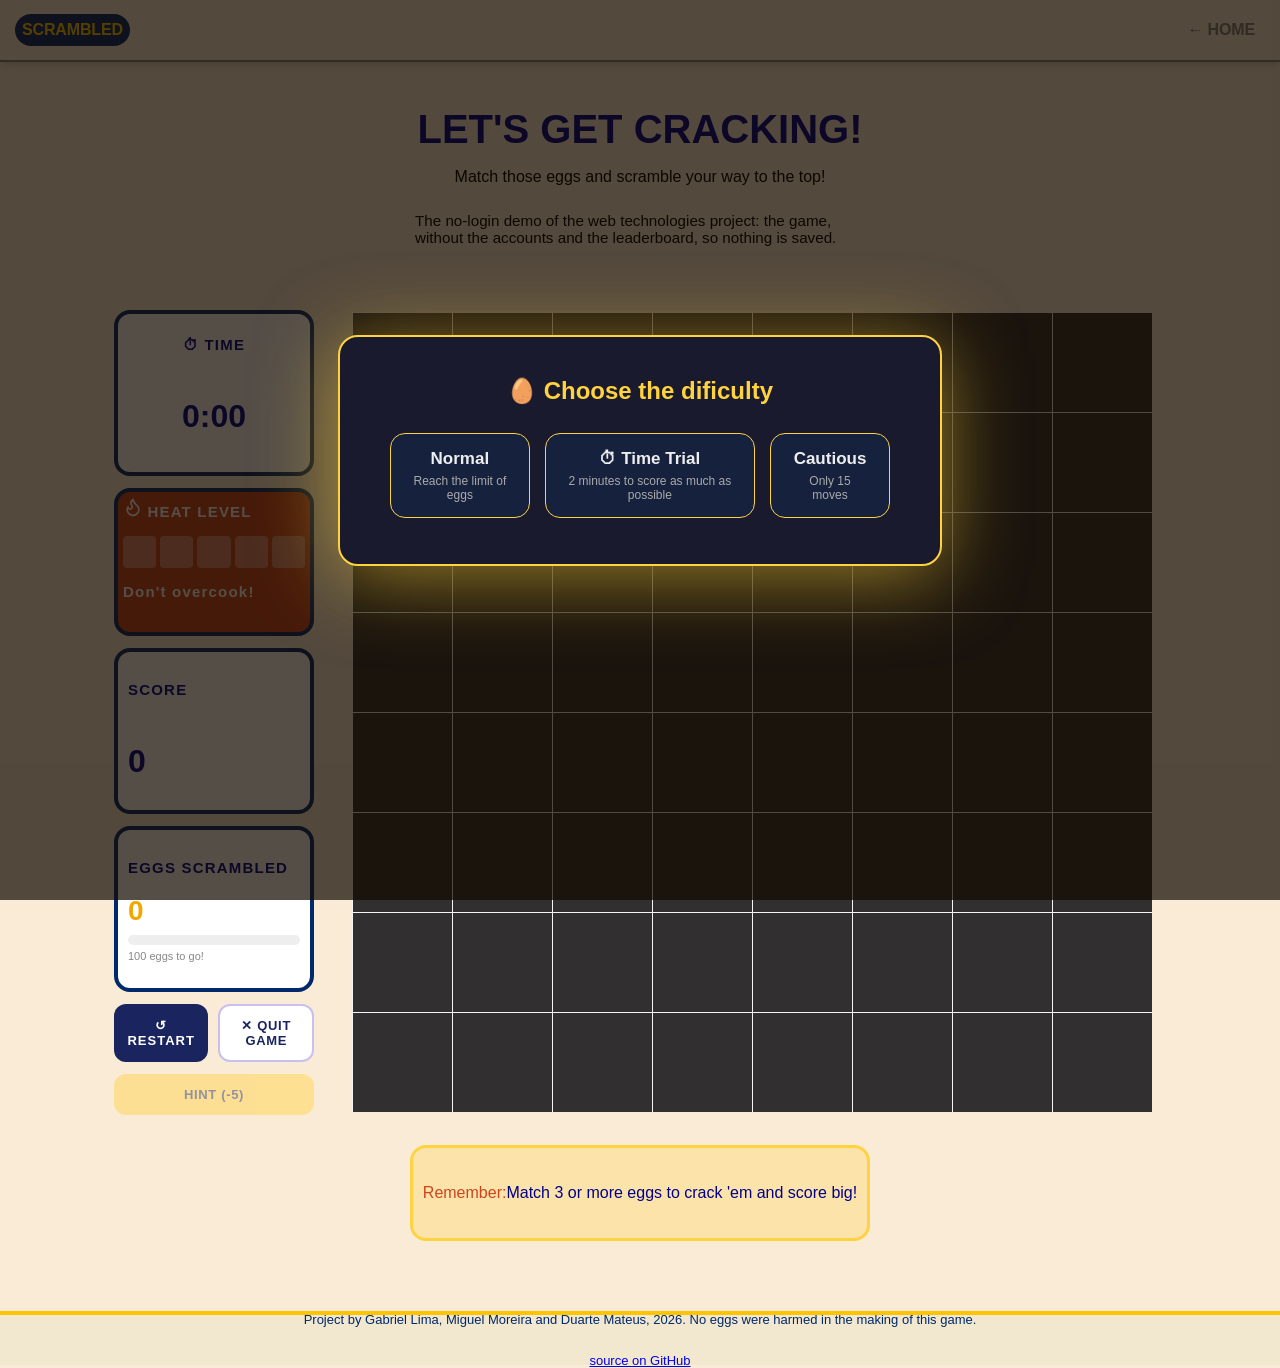
==== game/index.html @ 61e91d33 "Demo game: English end screen, EXIT to the site homepage, HOME link" ====
<!-- Grupo: 27 — Gabriel Lima, Miguel Moreira, Duarte Mateus.
     Standalone demo: no accounts, no leaderboard, no history.
     Original project: https://github.com/duartecmateus/Proj_IWT -->
<!DOCTYPE html>
<html lang="pt-PT">
<head>
    <meta charset="UTF-8">
    <meta name="viewport" content="width=device-width, initial-scale=1.0">
    <title>SCRAMBLED — play</title>
    <link rel="stylesheet" href="CSS/general.css">
    <link rel="stylesheet" href="CSS/Game_style.css">
    <link rel="stylesheet" href="CSS/game_animations.css">
    <script type="module" src="JavaScript/comportement.js"></script>
</head>
<body>
    <header>
        <p> SCRAMBLED</p>
        <nav>
            <a href="../">&larr; HOME</a>
        </nav>
    </header>

    <main>

        <div id="description">
            <h1 class="darkblue">LET'S GET CRACKING!</h1>
            <p>Match those eggs and scramble your way to the top!</p>
            <p style="font-size:.95rem;max-width:60ch;margin:10px auto 0">The no-login demo of the web technologies project: the game, without the accounts and the leaderboard, so nothing is saved.</p>
        </div>

        <section id="game_layout">
            <div id="side_info">
                <div id="timer-container" class="container bold darkblue">
                    <p class="label">&#9201; TIME</p>
                    <p class="value">0:00</p>
                </div>

                <div id="heat-container" class="container">
                    <div class="bold white">
                        <svg xmlns="http://www.w3.org/2000/svg" width="20" height="20" viewBox="0 0 20 20" fill="none">
                            <path d="M7.08366 12.0833C7.63619 12.0833 8.1661 11.8638 8.5568 11.4731C8.9475 11.0824 9.16699 10.5525 9.16699 10C9.16699 8.85 8.75033 8.33333 8.33366 7.5C7.44033 5.71417 8.14699 4.12167 10.0003 2.5C10.417 4.58333 11.667 6.58333 13.3337 7.91667C15.0003 9.25 15.8337 10.8333 15.8337 12.5C15.8337 13.266 15.6828 14.0246 15.3896 14.7323C15.0965 15.4401 14.6668 16.0831 14.1251 16.6248C13.5834 17.1665 12.9404 17.5961 12.2326 17.8893C11.5249 18.1824 10.7664 18.3333 10.0003 18.3333C9.23428 18.3333 8.47574 18.1824 7.76801 17.8893C7.06027 17.5961 6.41721 17.1665 5.87554 16.6248C5.33386 16.0831 4.90418 15.4401 4.61103 14.7323C4.31788 14.0246 4.16699 13.266 4.16699 12.5C4.16699 11.5392 4.52783 10.5883 5.00033 10C5.00033 10.5525 5.21982 11.0824 5.61052 11.4731C6.00122 11.8638 6.53112 12.0833 7.08366 12.0833Z" stroke="white" stroke-width="1.66667" stroke-linecap="round" stroke-linejoin="round"/>
                        </svg>
                        <span class="label">HEAT LEVEL</span>
                    </div>
                    <div id="heat-meter">
                        <span class="heat_bar_seg off"></span>
                        <span class="heat_bar_seg off"></span>
                        <span class="heat_bar_seg off"></span>
                        <span class="heat_bar_seg off"></span>
                        <span class="heat_bar_seg off"></span>
                    </div>
                    <span class="white label"> Don't overcook!</span>
                </div>

                <div id="score-container" class="container darkblue bold">
                    <p class="label">SCORE</p>
                    <p class="value" id="score">0</p>
                </div>

                <div id="eggs_card" class="container">
                    <p class="darkblue bold label">EGGS SCRAMBLED</p>
                    <div class="eggs_count">
                        <span class="big" id="eggsCount">0</span>
                    </div>
                    <div class="eggs_bar_bg">
                        <div class="eggs_bar_fill" id="eggsBar"></div>
                    </div>
                    <div class="hint" id="eggsHint">100 eggs to go!</div>
                </div>

                <div id="btn-container">
                    <button id="btn_restart" onclick="window.location.href='./index.html'">&#8634; RESTART</button>
                    <button id="btn_quit" onclick="window.location.href='../'">&#10005; QUIT GAME</button>
                </div>
                <button id="btn_hint" disabled class="hint-cooldown">HINT (-5)</button>
            </div>

            <div class="game-board">
                <div class="game_grid">
                    <div class="pieces">
                    </div>
                </div>
            </div>
        </section>

        <section class="tip">
            <div id="Tip_container">
                <span id="tip" class="orange">Remember:</span>
                <span class="darkblue">Match 3 or more eggs to crack 'em and score big!</span>
            </div>
        </section>

    </main>

    <footer>
        <p>Project by Gabriel Lima, Miguel Moreira and Duarte Mateus, 2026. No eggs were harmed in the making of this game.</p>
        <p><a href="https://github.com/duartecmateus/Proj_IWT">source on GitHub</a></p>
    </footer>

</body>
</html>
---- game/CSS/general.css ----
/* Grupo: 27, Número: 62796, Nome: Gabriel Lima, PL: 21 */
/* Grupo: 27, Número: 59712, Nome: Miguel Moreira, PL: 21 */
/* Grupo: 27, Número: 62019, Nome: Duarte Matheus, PL: 21  */
 body{
  background-color: antiquewhite;
  margin: 0px;
  font-family: sans-serif;
  /*line-height: 1.6; séra que metemos?????*/ 
 }

 main {
    padding-top: 20px; 
 }


/*-----------------HEADER--------------------*/
 header {
  background: antiquewhite;
  position: fixed;
  z-index: 5;
  top: 0px;
  left: 0;
  right: 0;
  display: flex;
  justify-content: center;
  align-items: center;
  padding: 15px;
  height: 30px;
  border-bottom: 2px solid gray;
  box-shadow: 0 4px 6px -1px rgba(0, 0, 0, 0.10), 0 2px 4px -2px rgba(0, 0, 0, 0.10);
  font-weight: 700;
  letter-spacing: -0.15px;
 }

 header > nav {
  margin-left: auto;
 }

 header p{
    color: #FDC500 !important;     /*MUDAR A COR PARA ALGO COM MAIS CONTRAST*/
    border: 2px solid #00296B;
    background-color: #00296B;
    border-radius: 20px;
    padding: 5px;
    
 }

  header a{
  text-decoration: none;
  color: gray;
  padding: 5px 10px;

 }
 header nav a:hover {
  color: #FDC500;
 }

 header nav a:active {
   color: #00296B;
 }

 .right_side{
  font-size: 50%;
 }
   /*-----------------Footer--------------------*/

 footer{
  display: flex;
  flex-direction: column;
  justify-content: center;
  align-items: center; 
  height: 50px;
  color: #00296B;
  border-top: 4px solid #FDC500;
  background: #F2E8CF;
  font-size: small;
}


* {
  font-family: sans-serif;
  margin-left: 0px;
  margin-right: 0px;
}


@media screen and (max-width: 400px) {
  header {
    font-size: small;
  }
  header a{
    padding: 5px 3px;
  }
}
---- game/CSS/Game_style.css ----
/* Grupo: 27, Número: 62796, Nome: Gabriel Lima, PL: 21 */
/* Grupo: 27, Número: 59712, Nome: Miguel Moreira, PL: 21 */
/* Grupo: 27, Número: 62019, Nome: Duarte Matheus, PL: 21  */
main{
  background: antiquewhite;
  margin-top: 30px;
  padding-top: 50px;
  padding-bottom: 20px;
  height: 100%;
  display: flex;
  flex-direction: column;
  justify-content: center;
  align-items: center;
}

#description {
  width: 450px;
  display: flex;
  flex-direction: column;
  align-items: center;
  justify-content: center;
  margin-bottom: 40px;
}

h1 {
  font-size: 40px;
  text-align: center;
  margin-bottom: 0;
}

.darkblue {
  color: darkblue;
}

.orange{
  color: #CC4520;
}

.white{
  color: #FFF;
}

.bold {
  font-weight: bold;
}

/* .............. GAME LAYOUT ................*/

#game_layout{
  display: flex;
  width: 100%;
  max-width: 1100px;
  padding: 24px 24px 0 24px;
  align-items: center;
  justify-content: center;
  gap: 24px;
  box-sizing: border-box;
}

#side_info {
  display: flex;
  flex-direction: column;
  gap: 12px;
  width: 200px;
  flex-shrink: 0;
}

.label {
  font-size: 15px;
  font-weight: 700;
  letter-spacing: 0.08em;
}

.value {
  font-size: 32px;
  font-weight: 800;
  line-height: 1;
}

.container {
  display: flex;
  flex-direction: column;
  height: 130px;
  border-radius: 16px;
  border: 4px solid #00296B;
  padding: 14px 10px;
}

#timer-container {
  justify-content: center;
  align-items: center;
  background: #FFF;
}

/* Heat Level */
#heat-container {
  padding: 5px;
  display: flex;
  flex-direction: column;
  background-color: #CC4520;
  gap: 15px;
}

#heat-meter{
  display: flex;
  width: 100%;
  height: 32px;
  align-items: flex-start;
  gap: 4px;
}

.heat_bar_seg{
  flex: 1;
  height: 32px;
  border-radius: 4px;
}

.on{
  background-color: #FFF;
}

.off{
  background-color: #ffffff56;
}

/* Score */
#score-container{
  background: #fff;
}

#counter-container{
  background: #fff;
}

/* Eggs Scrambled */
#eggs_card {
  background-color: #FFF;
}

.eggs_count {
  display: flex;
  align-items: baseline;
  gap: 4px;
  margin: 4px 0 8px;
}

.big {
  font-size: 28px;
  font-weight: 800;
  color: #f0a800;
}

.total {
  font-size: 16px;
  color: #aaa;
}

.eggs_bar_bg {
  height: 10px;
  background: #eee;
  border-radius: 99px;
  overflow: hidden;
}

.eggs_bar_fill {
  height: 100%;
  width: 0%;
  background: #f0a800;
  border-radius: 99px;
  transition: width 0.3s ease;
}

.hint {
  font-size: 11px;
  color: #888;
  margin-top: 5px;
}

#btn-container{
  width: 100%;
  display: flex;
  justify-content: center;
  grid-gap: 10px;
}

/* Botões */
#btn_restart {
  background: #1a2560;
  color: #fff;
  border: none;
  border-radius: 12px;
  padding: 13px;
  width: 100%;
  font-size: 13px;
  font-weight: 700;
  letter-spacing: 1px;
  cursor: pointer;
  display: flex;
  align-items: center;
  justify-content: center;
}

#btn_restart:hover {
  background: #263080;
}

#btn_hint {
    background: #FFD23F;
    color: #1a2560;
    border: none;
    border-radius: 12px;
    padding: 13px;
    width: 100%;
    font-size: 13px;
    font-weight: 700;
    letter-spacing: 0.05em;
    cursor: pointer;
    display: flex;
    align-items: center;
    justify-content: center;
    gap: 6px;
    transition: opacity 0.3s ease, background 0.15s;
}

#btn_hint:hover:not(:disabled) {
  background: #f0c000;
}

#btn_hint.hint-cooldown {
    opacity: 0.45;
    cursor: not-allowed;
}

#btn_quit {
  background: #fff;
  color: #1a2560;
  border: 2px solid #c8c0f0;
  border-radius: 12px;
  padding: 12px;
  width: 100%;
  font-size: 13px;
  font-weight: 700;
  letter-spacing: 0.05em;
  cursor: pointer;
  display: flex;
  align-items: center;
  justify-content: center;
  gap: 8px;
  transition: background 0.15s;
}
 
#btn_quit:hover {
  background: #f0eeff;
}

/* ══════════════════════════════════════════════
   ÁREA DO JOGO — TABULEIRO DINÂMICO
*/

.game-board {
  width: 100%;
  display: flex;
  justify-content: center;
}

.game_grid {
  /* Valor por omissão; JS sobrepõe com setProperty */
  --grid-size: 8;

  width: min(800px, 98vw);
  aspect-ratio: 1 / 1;
  margin: auto;
  background-color: rgb(49, 47, 47);
  background-image:
    linear-gradient(to right, whitesmoke 1px, transparent 1px),
    linear-gradient(to bottom, whitesmoke 1px, transparent 1px);

  /* Linhas da grelha de fundo ajustam-se automaticamente */
  background-size:
    calc(100% / (var(--grid-size))) calc(100% / var(--grid-size));

 
}

/* Grelha de peças — herda --grid-size do pai .game_grid */
.pieces {
  display: grid;
  grid-template-columns: repeat(var(--grid-size), 1fr);
  grid-template-rows:    repeat(var(--grid-size), 1fr);
  width: 100%;
  height: 100%;
}

.game_grid img {
  width: 100%;
  aspect-ratio: 1 / 1;
}

#Tip_container {
  height: 70px;
  display: flex;
  justify-content: center;
  align-items: center;
  padding: 10px;
  margin-top: 30px;
  margin-bottom: 50px;
  border-radius: 16px;
  border: 3px solid #FFD23F;
  background: rgba(255, 210, 63, 0.30);
}

#background-music {
  display: none;
}

@media screen and (max-width: 1100px) {
  #game_layout{
    flex-direction: column;
    width: 90%;
    align-items: center;
    justify-content: center;
    gap: 20px;
  }

  #side_info{
    display: flex;
    flex-direction: row;
    justify-content: center;
    gap: 10px;
    width: 80%;

  }

  .container {
    padding: 10px;
    height: auto;
  }

  .label {
    font-size: 13px;
  }

  .value {
    font-size: 20px;
  }
  
  #btn_restart,
  #btn_hint,
  #btn_quit {
    font-size: 10px;
    width: 100px;
  }

  #heat-meter {
    width: 100%;
    justify-content: center;
  }

  .heat_bar_seg {
    width: 27px;
  }

  #Tip_container {
    margin-top: 100px;
  }
}

@media screen and (max-width: 786px) {
  #description {
    width: min(450px, 92%);
  }

  #side_info{
    width: 95%;
    display: grid;
    grid-template-columns: 1fr 1fr 1fr;
  }

  .game_grid {
    width: min(800px, 95vw);
  }
  .container {
    height: auto;
  }
  .label {
    font-size: 14px;
  }

  .value {
    font-size: 25px;
  }
}

@media screen and (max-width: 600px) {
  #side_info {
    grid-template-columns: 1fr 1fr;
  }
}

@media screen and (max-width: 400px) {
  .rank-number {
    font-size: 15px;
  }

  .avatar {
    font-size: 15px;
  }

  .player-name {
    font-size: 10px;
  }

  .world-score {
    font-size: 10px;
  }

  #side_info {
    grid-template-columns: 1fr;
  }

  #Tip_container {
    height: auto;
    flex-direction: column;
    text-align: center;
    gap: 6px;
  }
}
---- game/CSS/game_animations.css ----
/* Grupo: 27, Número: 62796, Nome: Gabriel Lima, PL: 21 */
/* Grupo: 27, Número: 59712, Nome: Miguel Moreira, PL: 21 */
/* Grupo: 27, Número: 62019, Nome: Duarte Matheus, PL: 21  */

/* ── CÉLULAS DA GRELHA ───────────────────────────── */

/* Cada célula ocupa 1 quadrado da grelha */
.cell {
  position: relative;
  aspect-ratio: 1 / 1;
  display: flex;
  align-items: center;
  justify-content: center;
  cursor: pointer;
  box-sizing: border-box;
  transition: transform 0.1s ease;
}

.cell img {
  width: 100%;
  height: 100%;
  display: block;
  pointer-events: none;          /* cliques nao reconecidos pela img, mas pela cell */
  user-select: none;
  border-radius: 4px;
  object-fit: cover;
}

/* ── HOVER ───────────────────────────────────────── */
.cell:hover img {
  z-index: 5;
  transform: scale(1.08);
  transition: transform 0.15s ease;
  filter: brightness(1.1);
}

/* ── SELECÇÃO ────────────────────────────────────── */
.cell.selected {
  z-index: 10;
}

.cell.selected img {
  transform: scale(1.12);
  filter: drop-shadow(0 0 10px #FFD23F) brightness(1.15);
  outline: 3px solid #FFD23F;
  outline-offset: 2px;
  animation: pulse-selected 0.7s ease-in-out infinite alternate;
}

@keyframes pulse-selected {
  from { filter: drop-shadow(0 0 4px #FFD23F) brightness(1.1); }
  to   { filter: drop-shadow(0 0 12px #ff6f09) brightness(1.2); }
}

/* ── HINTED + Cursor ────────────────────────────────────── */
.hint-cell{
  z-index: 10;
}

.hint-cell img{
    transform: scale(1.05);
    filter: drop-shadow(0 0 6px #ff3f3f) brightness(1.1);
    outline: 2px solid #ff0000;
    border-radius: 4px;
    animation: hint-pulse 0.8s ease-in-out infinite alternate;
}

@keyframes hint-pulse {
  from { filter: drop-shadow(0 0 4px #ff3f3f) brightness(1.1); }
  to   { filter: drop-shadow(0 0 16px #ff9011) brightness(1.3); }
}

.cursor {
  z-index: 4;
  outline: 5px solid #CC4520;
  outline-offset: -1px;
  border-radius: 4px;
}

/* ── MATCH NORMAL (3 em linha) ───────────────────── */
.cell.matched {
  animation: crack-egg 0.45s ease forwards;
}

@keyframes crack-egg {
  0%   { transform: scale(1);    opacity: 1; }
  30%  { transform: scale(1.25); opacity: 0.9; filter: brightness(1.5) saturate(1.5); }
  70%  { transform: scale(0.6);  opacity: 0.5; }
  100% { transform: scale(0);    opacity: 0; }
}

/* ── MATCH BÓNUS (4+ em linha) ───────────────────── */
.cell.matched-bonus {
  animation: crack-egg-bonus 0.45s ease forwards;
}

@keyframes crack-egg-bonus {
  0%   { transform: scale(1);    opacity: 1; filter: none; }
  20%  { transform: scale(1.4);  opacity: 1; filter: brightness(2) saturate(2) hue-rotate(30deg); }
  50%  { transform: scale(1.2) rotate(25deg); filter: brightness(1.8) saturate(3); }
  80%  { transform: scale(0.5);  opacity: 0.4; }
  100% { transform: scale(0);    opacity: 0; }
}

/* ══════════════════════════════════════════════════
   ECRÃ FINAL (game-overlay)
   ══════════════════════════════════════════════════ */

#game-overlay {
  position: fixed;
  top: 0;
  right: 0;
  bottom: 0;
  left: 0;
  background: rgba(63, 37, 0, 0.72);
  backdrop-filter: blur(6px);
  z-index: 10;
  display: flex;
  align-items: center;
  justify-content: center;
  animation: fadeIn 0.4s ease;
}

@keyframes fadeIn {
  from { opacity: 0; }
  to   { opacity: 1; }
}

#game-modal {
  background: whitesmoke;
  border-radius: 24px;
  border: 4px solid #00296B;
  padding: 40px 48px;
  text-align: center;
  max-width: 600px;
  width: 100%;
  box-shadow: 0 20px 60px rgba(0, 32, 137, 0.35);
  animation: modal-pop 0.4s cubic-bezier(0.34, 1.56, 0.64, 1);
}

@keyframes modal-pop {
  from { transform: scale(0.6); opacity: 0; }
  to   { transform: scale(1);   opacity: 1; }
}

.modal-emoji {
  font-size: 50px;
  margin: 0 0 8px;
}

#game-modal h2 {
  font-size: 25px;
  font-weight: 900;
  color: darkblue;
  margin: 0 0 8px;
}

/* Label da configuração activa (ex.: "Difícil") */
.modal-config {
  font-size: 12px;
  font-weight: 700;
  color: #CC4520;
  text-transform: uppercase;
  margin: 0 0 12px;
}

.modal-score,
.modal-time {
  font-size: 16px;
  margin: 4px 0;
}

.modal-score strong,
.modal-time strong {
  color: #CC4520;
  font-weight: 800;
}

.modal-buttons {
  display: flex;
  gap: 10px;
  margin-top: 20px;
  justify-content: center;
}

.modal-buttons button {
  background: #1a2560;
  color: #fff;
  border: none;
  border-radius: 12px;
  padding: 10px 20px;
  font-size: 12px;
  font-weight: 700;
  cursor: pointer;
  transition: background 0.15s;
}

.modal-buttons button:hover {
  background: #263080;
}

.modal-buttons button.secondary {
  background: #fff;
  color: #1a2560;
  border: 2px solid #c8c0f0;
}

.modal-buttons button.secondary:hover {
  background: #f0eeff;
}

/* ══════════════════════════════════════════════════
   ECRÃ DE ESCOLHA DE DIFICULDADE E MODO
   ══════════════════════════════════════════════════ */

#difficulty-overlay {
  position: fixed;
  top: 0;
  right: 0;
  bottom: 0;
  left: 0;
  background: rgba(19, 11, 0, 0.72);
  display: flex;
  align-items: center;
  justify-content: center;
  z-index: 10;
  animation: fadeIn 0.3s ease;
}

#difficulty-modal {
  background: #1a1a2e;
  border: 2px solid #FFD23F;
  border-radius: 20px;
  padding: 40px 50px;
  max-width: 500px;
  width: 100%;
  color: #eee;
  text-align: center;
  box-shadow: 0 10px 80px #ffd23f8f;
  max-height: 92vh;
  animation: modal-pop 0.35s cubic-bezier(0.34, 1.56, 0.64, 1);
}

#difficulty-modal h2 {
  margin: 0 0 28px;
  color: #FFD23F;
}

.active {
  background: #FFD23F !important;
  border-color: #ff9f1c !important;
  color: #1a1a2e !important;
  transform: translateY(-2px);
}

.active .diff-desc{
  color: #00296B;
}

/* ── Botões de preset ─── */

.difficulty-presets {
  display: flex;
  gap: 15px;
  justify-content: center;
  margin-bottom: 6px;
}

.diff-btn {
  background: #16213e;
  border: 1px solid #FFD23F;
  border-radius: 15px;
  padding: 15px 20px;
  color: #eee;
  cursor: pointer;
  display: flex;
  flex-direction: column;
  align-items: center;
  gap: 5px;
  min-width: 120px;
  transition: border-color 0.18s, background 0.18s, transform 0.12s;
}

.diff-btn:hover {
  border-color: #cf6a22;
  background: #0f3460;
  transform: translateY(-2px);
}

.diff-label {
  font-size: 17px;
  font-weight: bold;
}

.diff-desc {
  font-size: 12px;
  color: #aaa;
}

.diff-easy   .diff-label { color: #4ade80; }
.diff-medium .diff-label { color: #ffc400; }
.diff-hard   .diff-label { color: #f87171; }

/* ── Secção personalizado ─── */

.difficulty-custom h3 {
  font-size: 1rem;
  color: #aaa;
  border-top: 1px solid #2d2d4e;
  padding-top: 20px;
  margin: 20px 0 15px;
}

.custom-inputs {
  display: flex;
  gap: 20px;
  justify-content: center;
  margin-bottom: 15px;
}

.custom-field {
  display: flex;
  flex-direction: column;
  align-items: center;
  gap: 5px;
}

.custom-field label {
  font-size: 14px;
  color: #aaa;
}

.custom-field input {
  background: #16213e;
  border: 1px solid #0f3460;
  border-radius: 7px;
  color: #eee;
  padding: 7px 12px;
  width: 90px;
  text-align: center;
  font-size: 15px;
}

.custom-field input:focus {
  outline: none;
  border-color: #FFD23F;
}

#btn-custom-start {
  background: #0f3460;
  border: 2px solid #FFD23F;
  border-radius: 9px;
  color: #eee;
  padding: 10px 24px;
  cursor: pointer;
  font-size: 15px;
  transition: background 0.18s, transform 0.12s, color 0.18s;
}

#btn-custom-start:hover {
  background: #FFD23F;
  color: #0a2241;
  transform: translateY(-1px);
}

.custom-error {
  color: #f87171;
  font-size: 14px;
  margin-top: 8px;
  min-height: 17px;
}

#no-moves-notice {
  position: fixed; 
  top: 50%; 
  left: 50%; 
  transform: translate(-50%, -50%);
  background: rgba(122, 108, 29, 0.85); 
  color: #fff; 
  padding: 20px 40px;
  border-radius: 20px; 
  font-size: 30px; 
  opacity: 0;
  transition: opacity 0.35s ease; 
  pointer-events: none; 
  z-index: 10;
}
#no-moves-notice.visible { opacity: 1; }
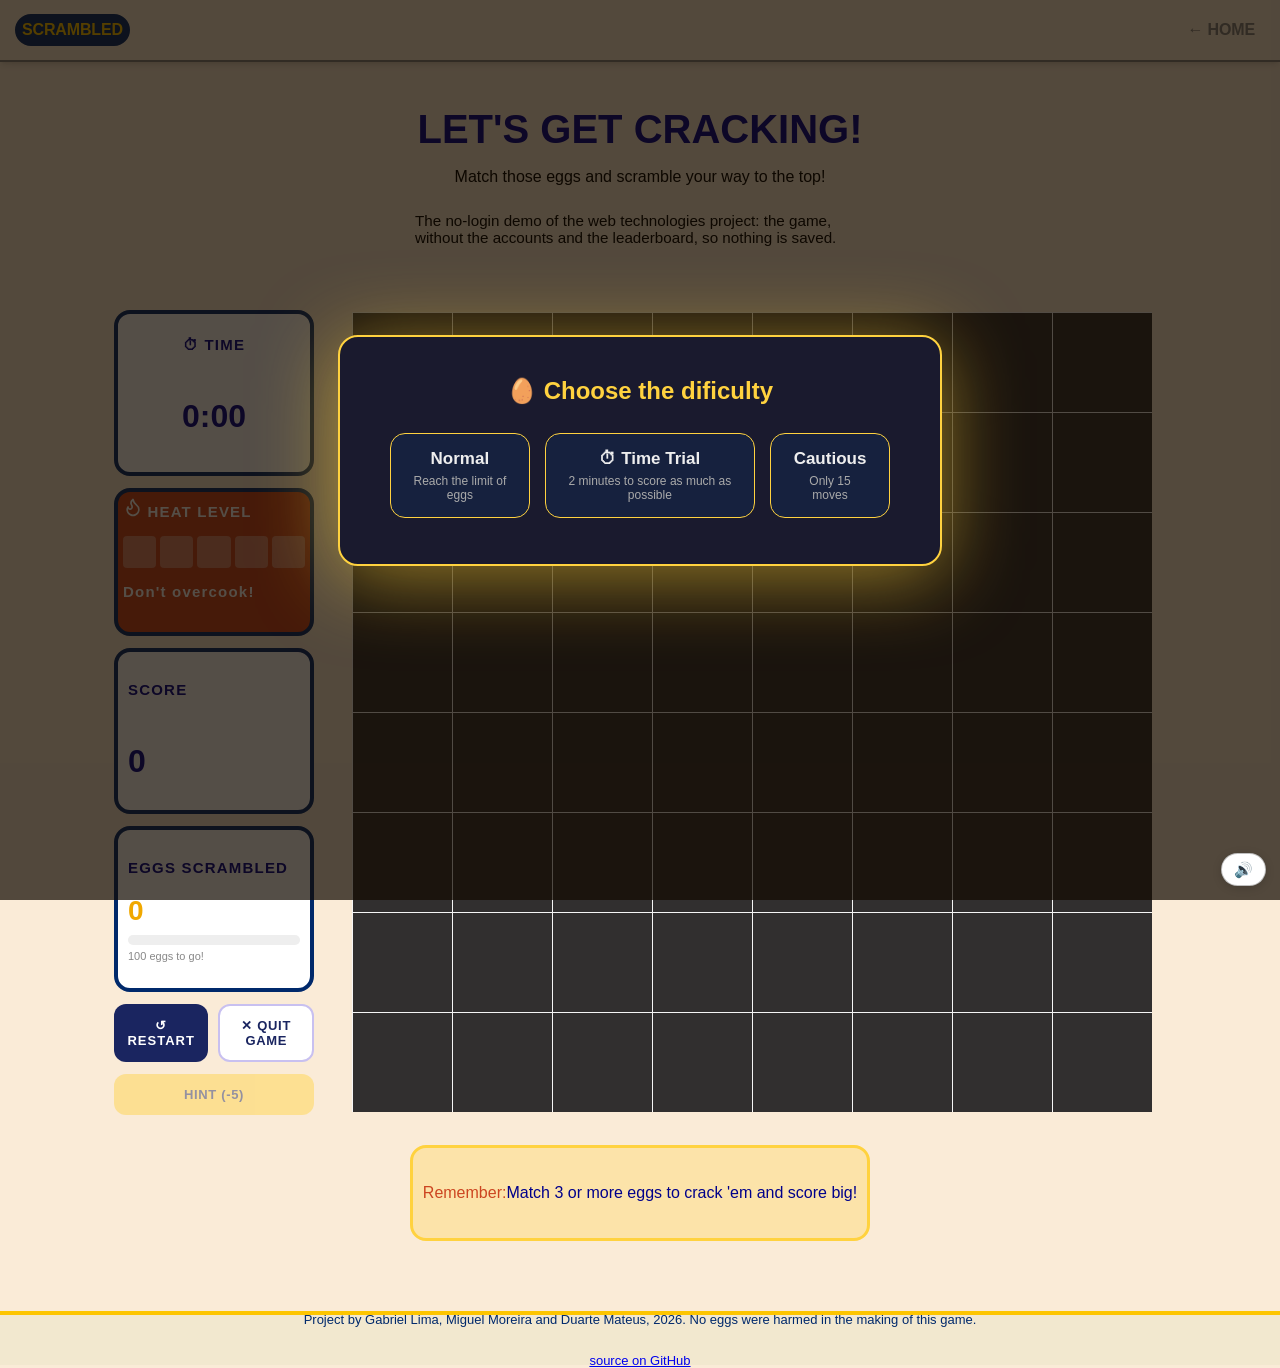
==== commit 487650e0: "Demo game: synthesised click/match/end sound effects with a mute toggle" ====
--- a/game/index.html
+++ b/game/index.html
@@ -11,6 +11,7 @@
     <link rel="stylesheet" href="CSS/Game_style.css">
     <link rel="stylesheet" href="CSS/game_animations.css">
     <script type="module" src="JavaScript/comportement.js"></script>
+    <script src="JavaScript/sfx.js" defer></script>
 </head>
 <body>
     <header>
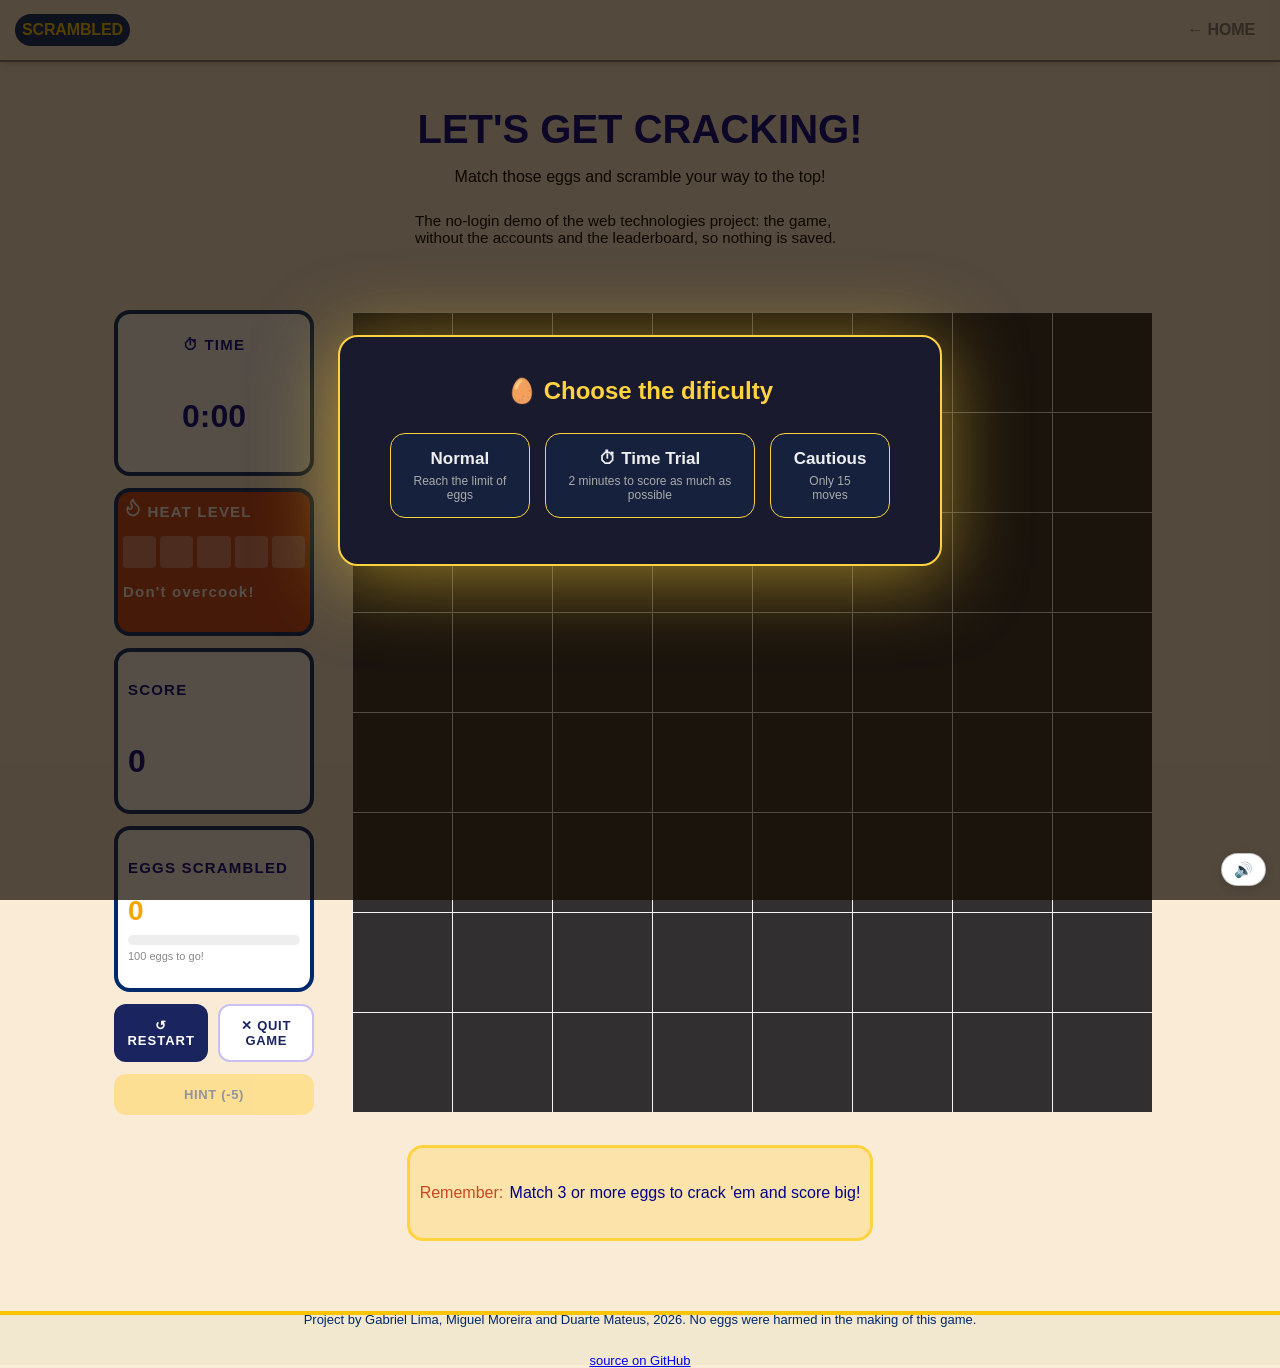
==== commit d11133ae: "Demo game: space after Remember: in the tip bar" ====
--- a/game/index.html
+++ b/game/index.html
@@ -8,10 +8,10 @@
     <meta name="viewport" content="width=device-width, initial-scale=1.0">
     <title>SCRAMBLED — play</title>
     <link rel="stylesheet" href="CSS/general.css">
-    <link rel="stylesheet" href="CSS/Game_style.css">
+    <link rel="stylesheet" href="CSS/Game_style_v2.css">
     <link rel="stylesheet" href="CSS/game_animations.css">
-    <script type="module" src="JavaScript/comportement.js"></script>
-    <script src="JavaScript/sfx.js" defer></script>
+    <script type="module" src="JavaScript/comportement_v2.js"></script>
+    <script src="JavaScript/sfx_v2.js" defer></script>
 </head>
 <body>
     <header>
--- a/game/CSS/Game_style_v2.css
+++ b/game/CSS/Game_style_v2.css
@@ -0,0 +1,428 @@
+/* Grupo: 27, Número: 62796, Nome: Gabriel Lima, PL: 21 */
+/* Grupo: 27, Número: 59712, Nome: Miguel Moreira, PL: 21 */
+/* Grupo: 27, Número: 62019, Nome: Duarte Matheus, PL: 21  */
+main{
+  background: antiquewhite;
+  margin-top: 30px;
+  padding-top: 50px;
+  padding-bottom: 20px;
+  height: 100%;
+  display: flex;
+  flex-direction: column;
+  justify-content: center;
+  align-items: center;
+}
+
+#description {
+  width: 450px;
+  display: flex;
+  flex-direction: column;
+  align-items: center;
+  justify-content: center;
+  margin-bottom: 40px;
+}
+
+h1 {
+  font-size: 40px;
+  text-align: center;
+  margin-bottom: 0;
+}
+
+.darkblue {
+  color: darkblue;
+}
+
+.orange{
+  color: #CC4520;
+}
+
+.white{
+  color: #FFF;
+}
+
+.bold {
+  font-weight: bold;
+}
+
+/* .............. GAME LAYOUT ................*/
+
+#game_layout{
+  display: flex;
+  width: 100%;
+  max-width: 1100px;
+  padding: 24px 24px 0 24px;
+  align-items: center;
+  justify-content: center;
+  gap: 24px;
+  box-sizing: border-box;
+}
+
+#side_info {
+  display: flex;
+  flex-direction: column;
+  gap: 12px;
+  width: 200px;
+  flex-shrink: 0;
+}
+
+.label {
+  font-size: 15px;
+  font-weight: 700;
+  letter-spacing: 0.08em;
+}
+
+.value {
+  font-size: 32px;
+  font-weight: 800;
+  line-height: 1;
+}
+
+.container {
+  display: flex;
+  flex-direction: column;
+  height: 130px;
+  border-radius: 16px;
+  border: 4px solid #00296B;
+  padding: 14px 10px;
+}
+
+#timer-container {
+  justify-content: center;
+  align-items: center;
+  background: #FFF;
+}
+
+/* Heat Level */
+#heat-container {
+  padding: 5px;
+  display: flex;
+  flex-direction: column;
+  background-color: #CC4520;
+  gap: 15px;
+}
+
+#heat-meter{
+  display: flex;
+  width: 100%;
+  height: 32px;
+  align-items: flex-start;
+  gap: 4px;
+}
+
+.heat_bar_seg{
+  flex: 1;
+  height: 32px;
+  border-radius: 4px;
+}
+
+.on{
+  background-color: #FFF;
+}
+
+.off{
+  background-color: #ffffff56;
+}
+
+/* Score */
+#score-container{
+  background: #fff;
+}
+
+#counter-container{
+  background: #fff;
+}
+
+/* Eggs Scrambled */
+#eggs_card {
+  background-color: #FFF;
+}
+
+.eggs_count {
+  display: flex;
+  align-items: baseline;
+  gap: 4px;
+  margin: 4px 0 8px;
+}
+
+.big {
+  font-size: 28px;
+  font-weight: 800;
+  color: #f0a800;
+}
+
+.total {
+  font-size: 16px;
+  color: #aaa;
+}
+
+.eggs_bar_bg {
+  height: 10px;
+  background: #eee;
+  border-radius: 99px;
+  overflow: hidden;
+}
+
+.eggs_bar_fill {
+  height: 100%;
+  width: 0%;
+  background: #f0a800;
+  border-radius: 99px;
+  transition: width 0.3s ease;
+}
+
+.hint {
+  font-size: 11px;
+  color: #888;
+  margin-top: 5px;
+}
+
+#btn-container{
+  width: 100%;
+  display: flex;
+  justify-content: center;
+  grid-gap: 10px;
+}
+
+/* Botões */
+#btn_restart {
+  background: #1a2560;
+  color: #fff;
+  border: none;
+  border-radius: 12px;
+  padding: 13px;
+  width: 100%;
+  font-size: 13px;
+  font-weight: 700;
+  letter-spacing: 1px;
+  cursor: pointer;
+  display: flex;
+  align-items: center;
+  justify-content: center;
+}
+
+#btn_restart:hover {
+  background: #263080;
+}
+
+#btn_hint {
+    background: #FFD23F;
+    color: #1a2560;
+    border: none;
+    border-radius: 12px;
+    padding: 13px;
+    width: 100%;
+    font-size: 13px;
+    font-weight: 700;
+    letter-spacing: 0.05em;
+    cursor: pointer;
+    display: flex;
+    align-items: center;
+    justify-content: center;
+    gap: 6px;
+    transition: opacity 0.3s ease, background 0.15s;
+}
+
+#btn_hint:hover:not(:disabled) {
+  background: #f0c000;
+}
+
+#btn_hint.hint-cooldown {
+    opacity: 0.45;
+    cursor: not-allowed;
+}
+
+#btn_quit {
+  background: #fff;
+  color: #1a2560;
+  border: 2px solid #c8c0f0;
+  border-radius: 12px;
+  padding: 12px;
+  width: 100%;
+  font-size: 13px;
+  font-weight: 700;
+  letter-spacing: 0.05em;
+  cursor: pointer;
+  display: flex;
+  align-items: center;
+  justify-content: center;
+  gap: 8px;
+  transition: background 0.15s;
+}
+ 
+#btn_quit:hover {
+  background: #f0eeff;
+}
+
+/* ══════════════════════════════════════════════
+   ÁREA DO JOGO — TABULEIRO DINÂMICO
+*/
+
+.game-board {
+  width: 100%;
+  display: flex;
+  justify-content: center;
+}
+
+.game_grid {
+  /* Valor por omissão; JS sobrepõe com setProperty */
+  --grid-size: 8;
+
+  width: min(800px, 98vw);
+  aspect-ratio: 1 / 1;
+  margin: auto;
+  background-color: rgb(49, 47, 47);
+  background-image:
+    linear-gradient(to right, whitesmoke 1px, transparent 1px),
+    linear-gradient(to bottom, whitesmoke 1px, transparent 1px);
+
+  /* Linhas da grelha de fundo ajustam-se automaticamente */
+  background-size:
+    calc(100% / (var(--grid-size))) calc(100% / var(--grid-size));
+
+ 
+}
+
+/* Grelha de peças — herda --grid-size do pai .game_grid */
+.pieces {
+  display: grid;
+  grid-template-columns: repeat(var(--grid-size), 1fr);
+  grid-template-rows:    repeat(var(--grid-size), 1fr);
+  width: 100%;
+  height: 100%;
+}
+
+.game_grid img {
+  width: 100%;
+  aspect-ratio: 1 / 1;
+}
+
+#Tip_container {
+  height: 70px;
+  display: flex;
+  gap: 0.4em;
+  justify-content: center;
+  align-items: center;
+  padding: 10px;
+  margin-top: 30px;
+  margin-bottom: 50px;
+  border-radius: 16px;
+  border: 3px solid #FFD23F;
+  background: rgba(255, 210, 63, 0.30);
+}
+
+#background-music {
+  display: none;
+}
+
+@media screen and (max-width: 1100px) {
+  #game_layout{
+    flex-direction: column;
+    width: 90%;
+    align-items: center;
+    justify-content: center;
+    gap: 20px;
+  }
+
+  #side_info{
+    display: flex;
+    flex-direction: row;
+    justify-content: center;
+    gap: 10px;
+    width: 80%;
+
+  }
+
+  .container {
+    padding: 10px;
+    height: auto;
+  }
+
+  .label {
+    font-size: 13px;
+  }
+
+  .value {
+    font-size: 20px;
+  }
+  
+  #btn_restart,
+  #btn_hint,
+  #btn_quit {
+    font-size: 10px;
+    width: 100px;
+  }
+
+  #heat-meter {
+    width: 100%;
+    justify-content: center;
+  }
+
+  .heat_bar_seg {
+    width: 27px;
+  }
+
+  #Tip_container {
+    margin-top: 100px;
+  }
+}
+
+@media screen and (max-width: 786px) {
+  #description {
+    width: min(450px, 92%);
+  }
+
+  #side_info{
+    width: 95%;
+    display: grid;
+    grid-template-columns: 1fr 1fr 1fr;
+  }
+
+  .game_grid {
+    width: min(800px, 95vw);
+  }
+  .container {
+    height: auto;
+  }
+  .label {
+    font-size: 14px;
+  }
+
+  .value {
+    font-size: 25px;
+  }
+}
+
+@media screen and (max-width: 600px) {
+  #side_info {
+    grid-template-columns: 1fr 1fr;
+  }
+}
+
+@media screen and (max-width: 400px) {
+  .rank-number {
+    font-size: 15px;
+  }
+
+  .avatar {
+    font-size: 15px;
+  }
+
+  .player-name {
+    font-size: 10px;
+  }
+
+  .world-score {
+    font-size: 10px;
+  }
+
+  #side_info {
+    grid-template-columns: 1fr;
+  }
+
+  #Tip_container {
+    height: auto;
+    flex-direction: column;
+    text-align: center;
+    gap: 6px;
+  }
+}
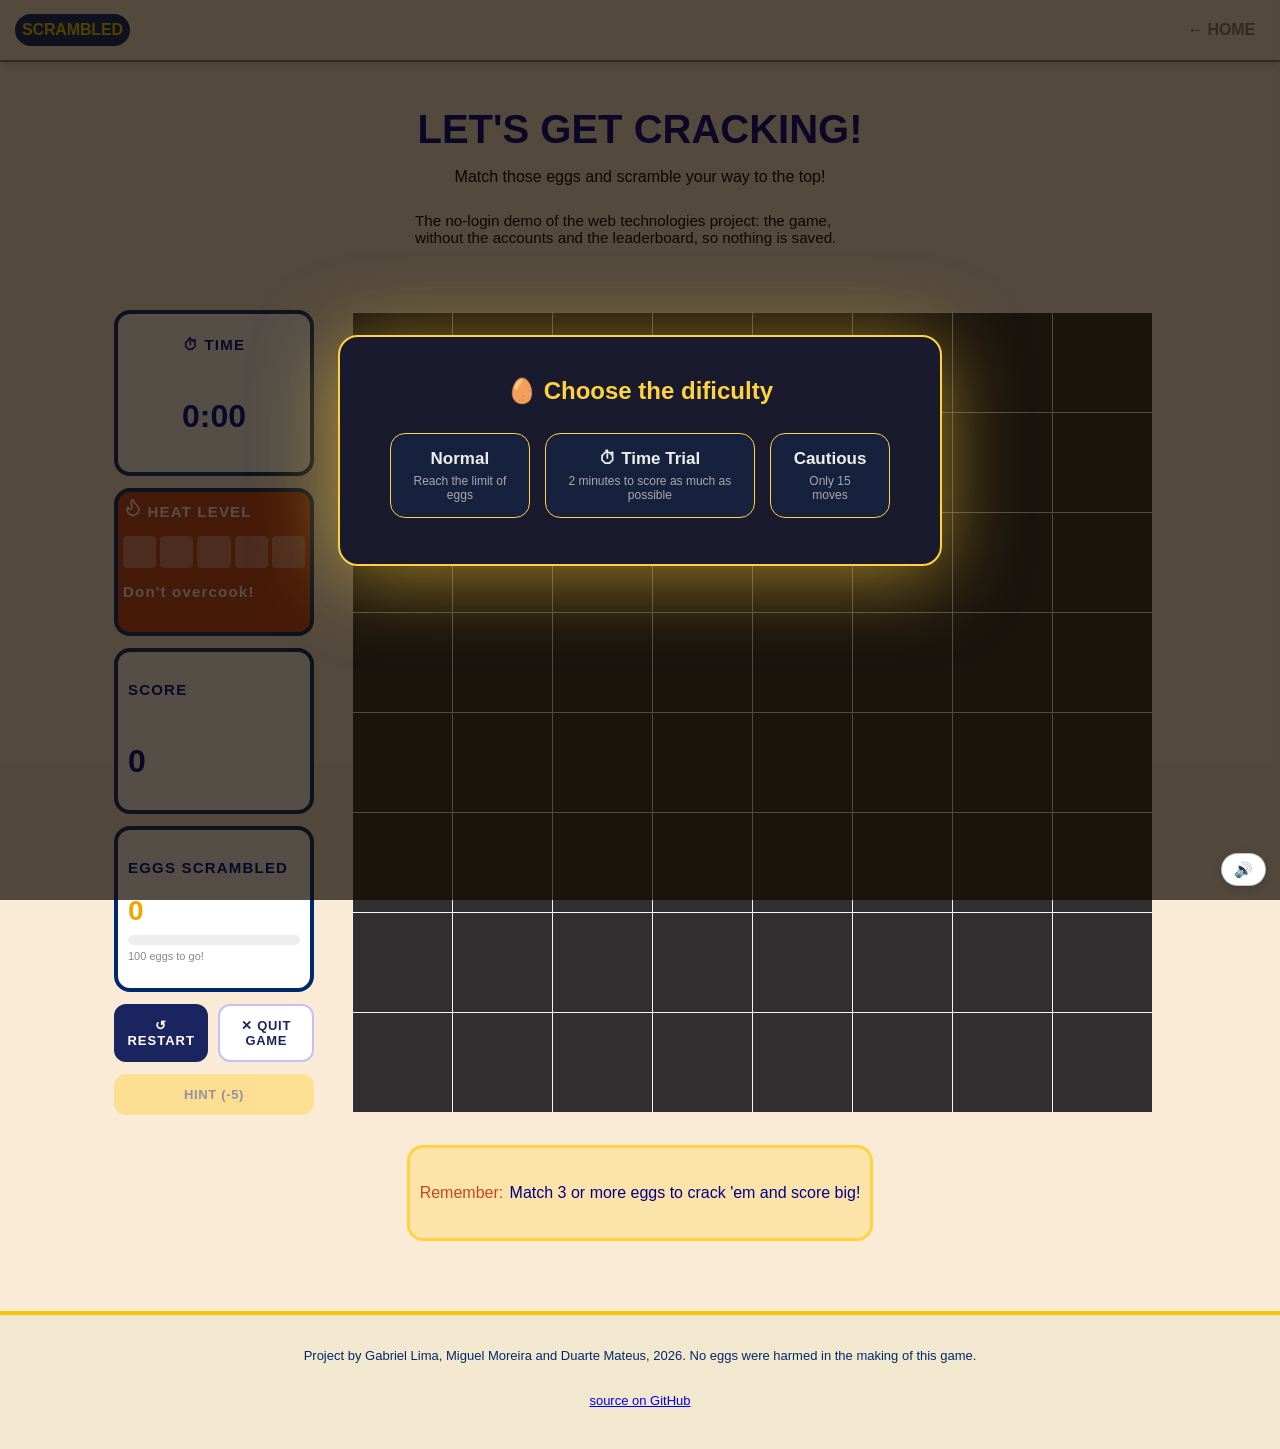
==== commit 907d33a9: "Demo game: breathing room between the yellow rule and the footer text" ====
--- a/game/index.html
+++ b/game/index.html
@@ -93,7 +93,7 @@
 
     </main>
 
-    <footer>
+    <footer style="height:auto;padding:20px 16px 28px;row-gap:4px">
         <p>Project by Gabriel Lima, Miguel Moreira and Duarte Mateus, 2026. No eggs were harmed in the making of this game.</p>
         <p><a href="https://github.com/duartecmateus/Proj_IWT">source on GitHub</a></p>
     </footer>
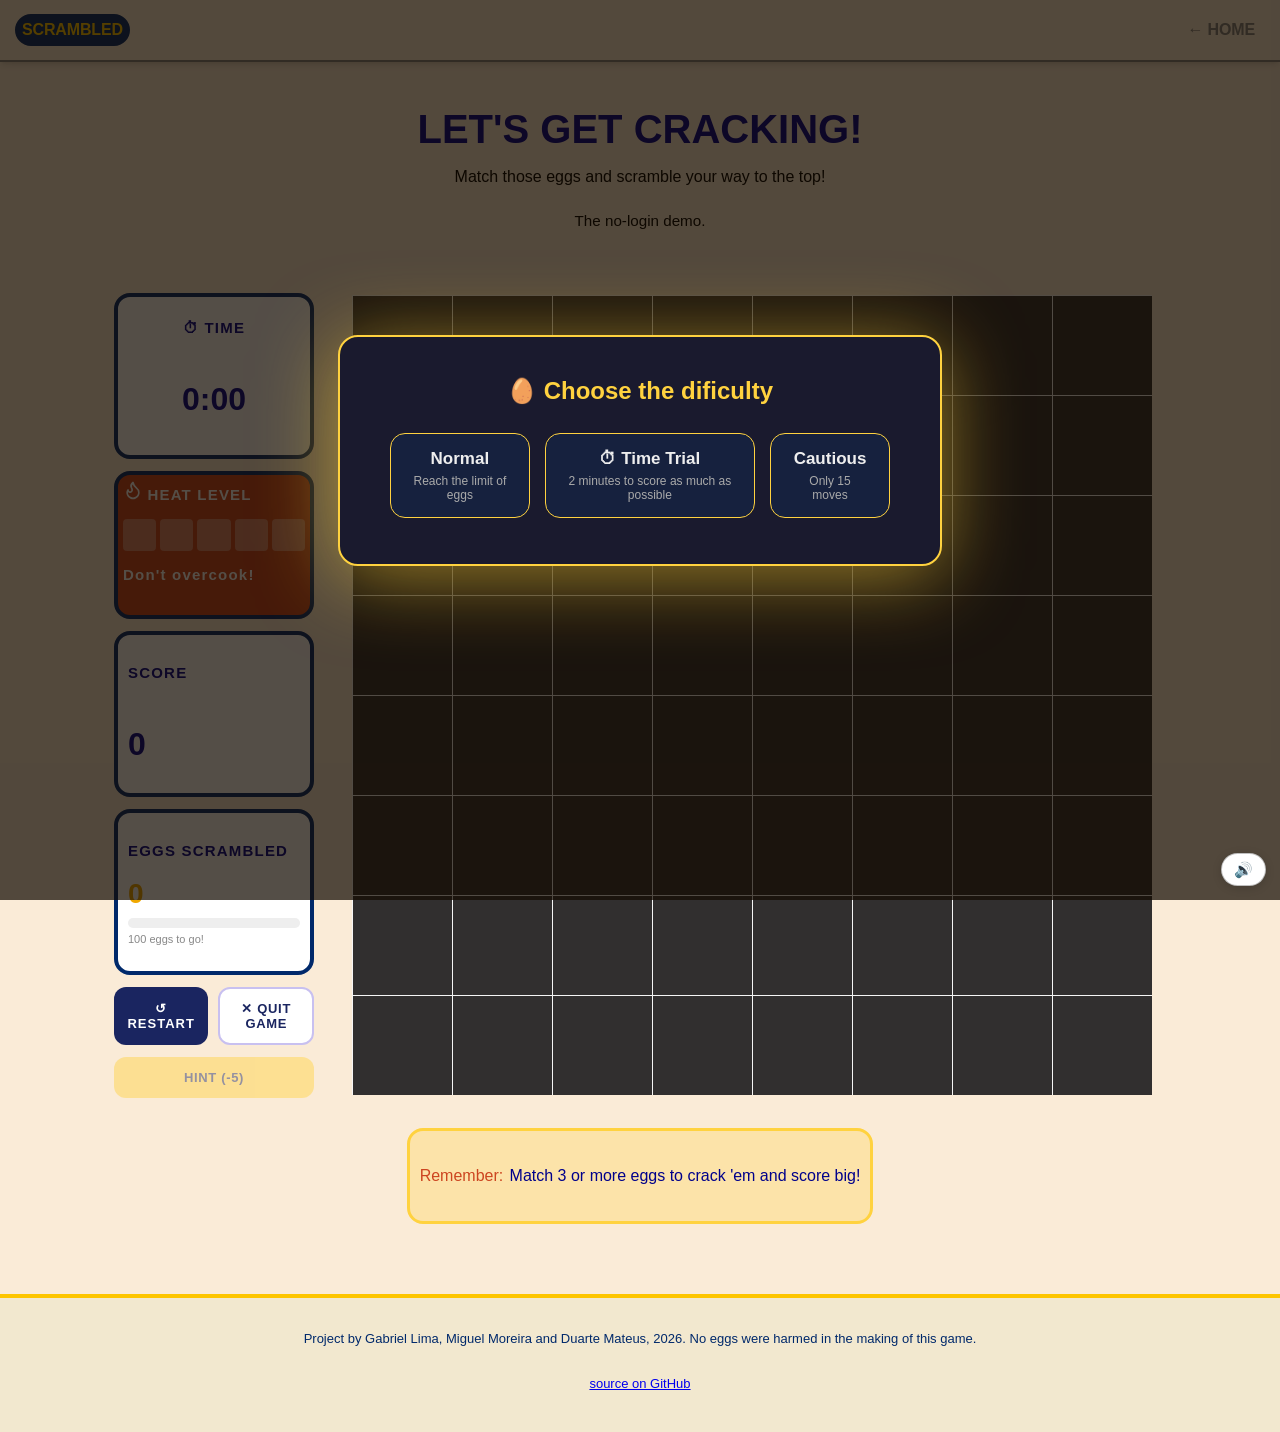
==== commit 58a62f00: "Demo game: keep only the no-login line" ====
--- a/game/index.html
+++ b/game/index.html
@@ -10,7 +10,7 @@
     <link rel="stylesheet" href="CSS/general.css">
     <link rel="stylesheet" href="CSS/Game_style_v2.css">
     <link rel="stylesheet" href="CSS/game_animations.css">
-    <script type="module" src="JavaScript/comportement_v2.js"></script>
+    <script type="module" src="JavaScript/comportement_v3.js"></script>
     <script src="JavaScript/sfx_v2.js" defer></script>
 </head>
 <body>
@@ -26,7 +26,7 @@
         <div id="description">
             <h1 class="darkblue">LET'S GET CRACKING!</h1>
             <p>Match those eggs and scramble your way to the top!</p>
-            <p style="font-size:.95rem;max-width:60ch;margin:10px auto 0">The no-login demo of the web technologies project: the game, without the accounts and the leaderboard, so nothing is saved.</p>
+            <p style="font-size:.95rem;max-width:60ch;margin:10px auto 0">The no-login demo.</p>
         </div>
 
         <section id="game_layout">
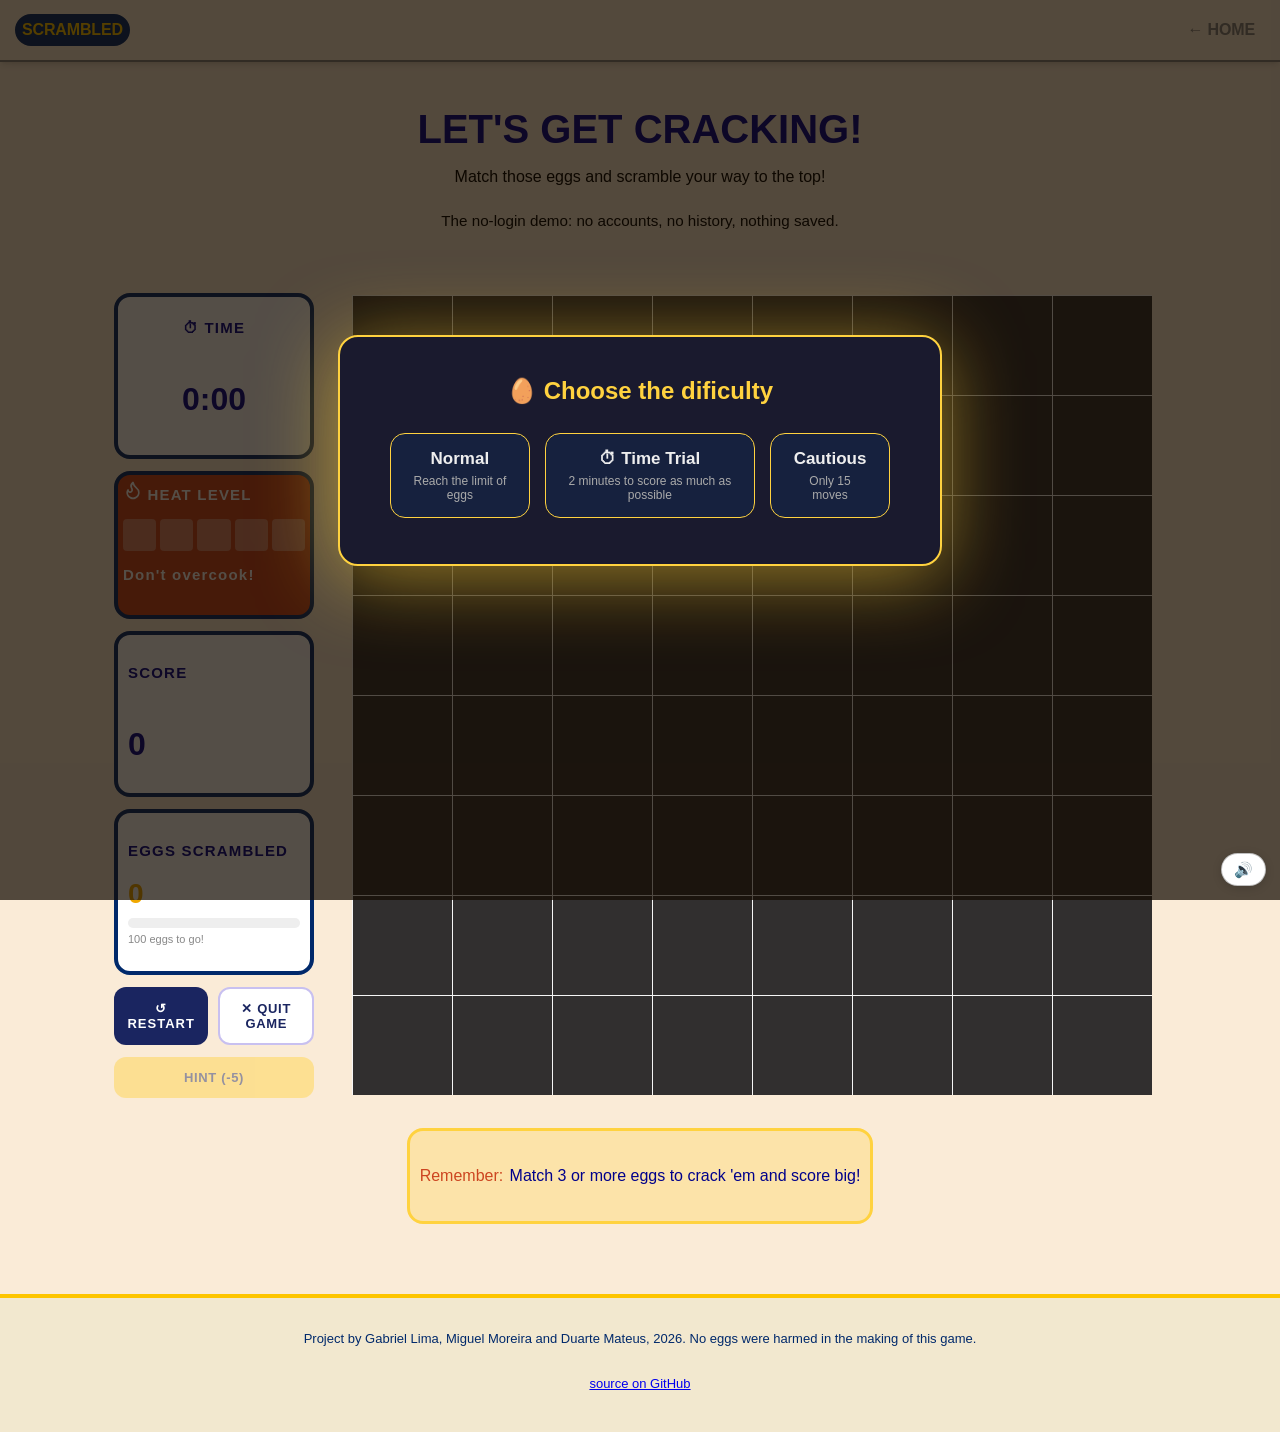
==== commit 2c4ab1cb: "Demo game: say what is missing without naming the course" ====
--- a/game/index.html
+++ b/game/index.html
@@ -26,7 +26,7 @@
         <div id="description">
             <h1 class="darkblue">LET'S GET CRACKING!</h1>
             <p>Match those eggs and scramble your way to the top!</p>
-            <p style="font-size:.95rem;max-width:60ch;margin:10px auto 0">The no-login demo.</p>
+            <p style="font-size:.95rem;max-width:60ch;margin:10px auto 0">The no-login demo: no accounts, no history, nothing saved.</p>
         </div>
 
         <section id="game_layout">
